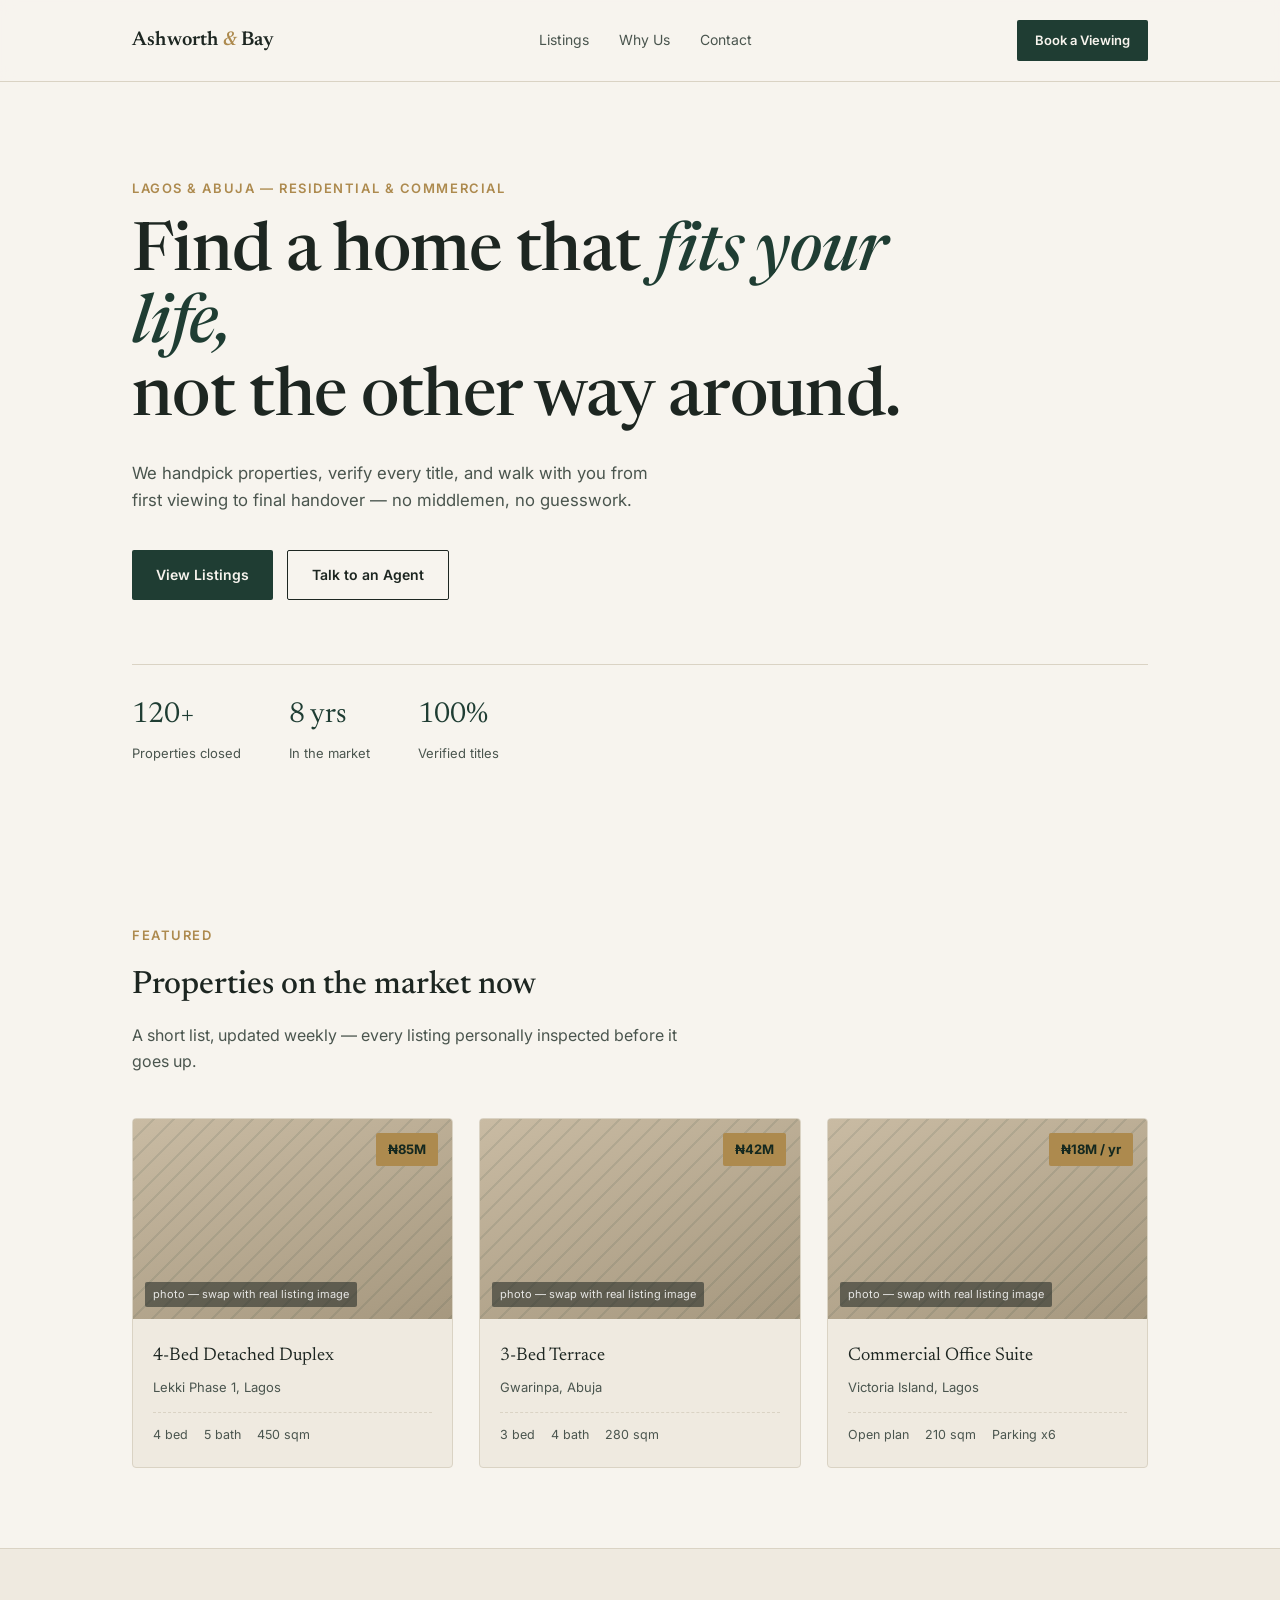
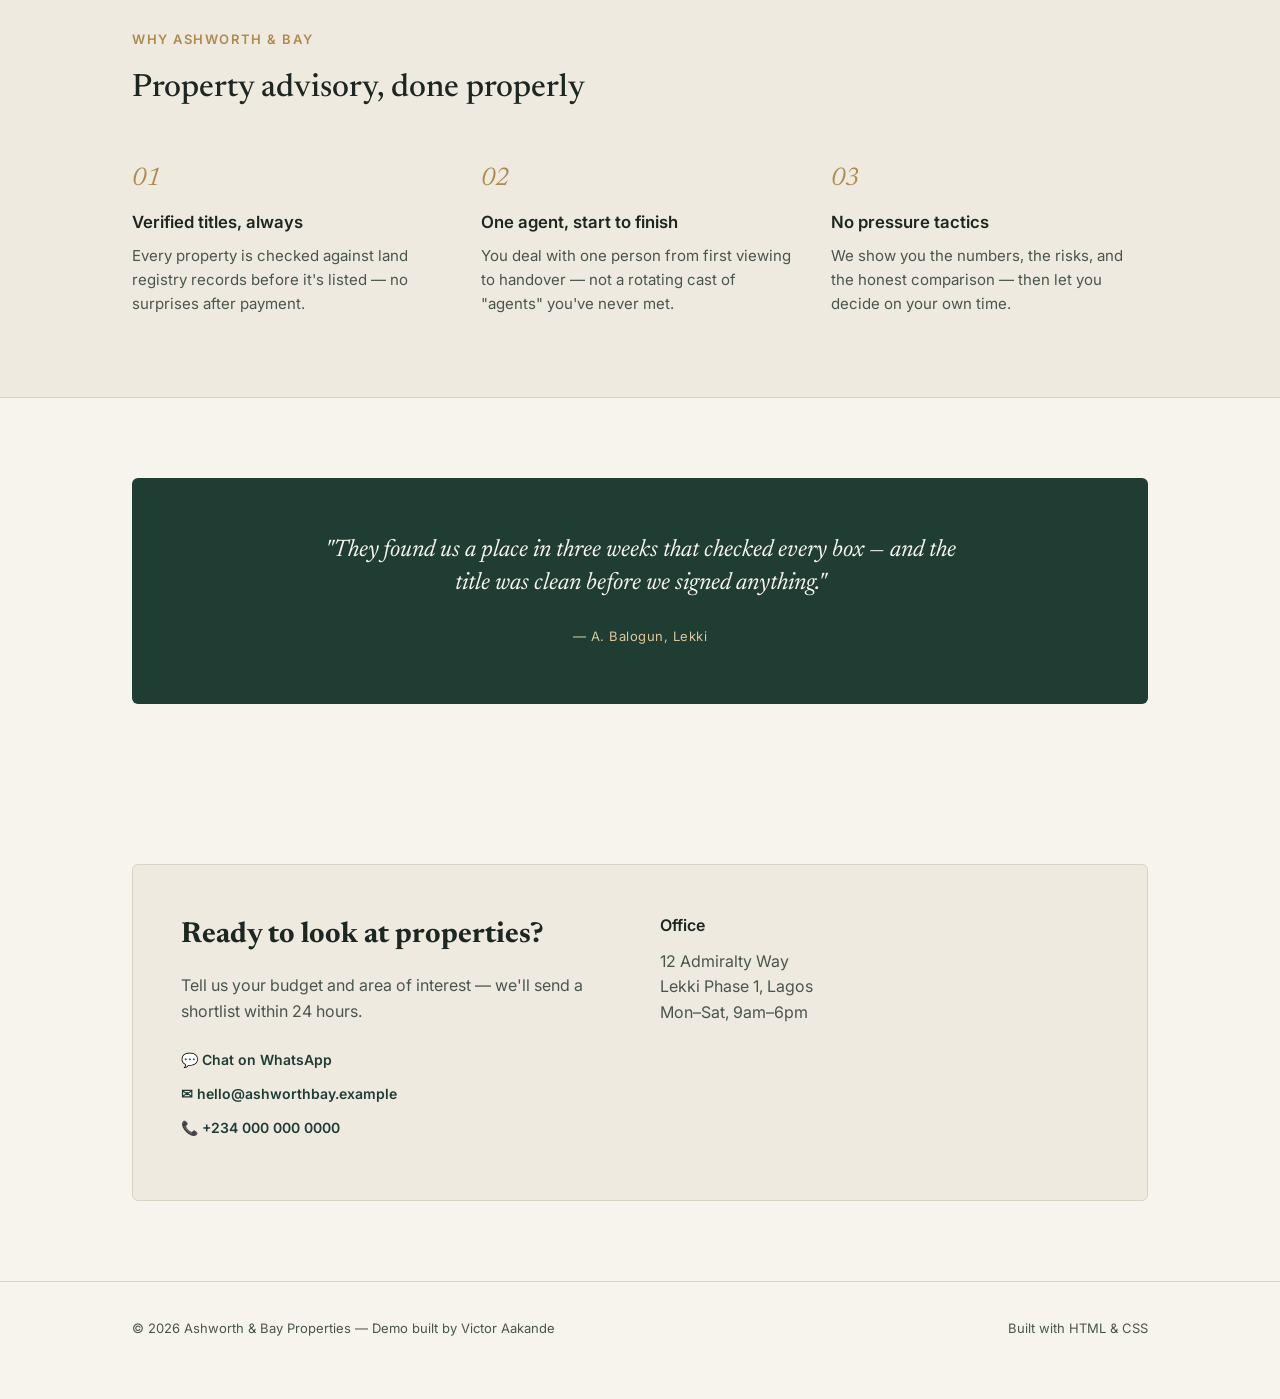
==== ABEestategroup/realestate.html @ b075e30d "Update renamed file structure" ====
<!DOCTYPE html>
<html lang="en">
<head>
<meta charset="UTF-8">
<meta name="viewport" content="width=device-width, initial-scale=1.0">
<title>Ashworth & Bay Properties — Find Your Next Address</title>
<meta name="description" content="Premium real estate listings and advisory — demo site built by Victor Aakande.">

<link rel="preconnect" href="https://fonts.googleapis.com">
<link rel="preconnect" href="https://fonts.gstatic.com" crossorigin>
<link href="https://fonts.googleapis.com/css2?family=Newsreader:ital,wght@0,400;0,500;0,600;1,400&family=Inter:wght@400;500;600&display=swap" rel="stylesheet">

<style>
  :root {
    --cream: #F7F4EE;
    --cream-2: #EFEAE0;
    --ink: #1D2621;
    --ink-soft: #4A554E;
    --green: #1F3D33;
    --green-dark: #14281F;
    --gold: #AD8A4E;
    --gold-soft: #DDC79A;
    --line: #DAD3C4;

    --serif: 'Newsreader', serif;
    --sans: 'Inter', sans-serif;
  }

  * { margin: 0; padding: 0; box-sizing: border-box; }
  html { scroll-behavior: smooth; }
  body {
    background: var(--cream);
    color: var(--ink);
    font-family: var(--sans);
    line-height: 1.6;
  }
  a { color: inherit; text-decoration: none; }
  ::selection { background: var(--gold-soft); }
  :focus-visible { outline: 2px solid var(--green); outline-offset: 3px; }

  .wrap { max-width: 1080px; margin: 0 auto; padding: 0 32px; }

  /* ---------- NAV ---------- */
  nav {
    position: sticky; top: 0; z-index: 20;
    background: rgba(247, 244, 238, 0.92);
    backdrop-filter: blur(8px);
    border-bottom: 1px solid var(--line);
  }
  nav .wrap { display: flex; justify-content: space-between; align-items: center; padding: 20px 32px; }
  .brand { font-family: var(--serif); font-size: 20px; font-weight: 600; letter-spacing: 0.01em; }
  .brand em { font-style: italic; color: var(--gold); }
  .nav-links { display: flex; gap: 30px; font-size: 14px; color: var(--ink-soft); }
  .nav-links a:hover { color: var(--ink); }
  .nav-cta {
    font-size: 13px; font-weight: 600; background: var(--green); color: var(--cream);
    padding: 10px 18px; border-radius: 2px;
  }
  .nav-cta:hover { background: var(--green-dark); }
  @media (max-width: 760px) { .nav-links { display: none; } }

  /* ---------- HERO ---------- */
  .hero {
    padding: 96px 0 80px;
    position: relative;
    overflow: hidden;
  }
  .hero .wrap { position: relative; z-index: 2; }
  .eyebrow {
    font-size: 13px; letter-spacing: 0.12em; text-transform: uppercase;
    color: var(--gold); font-weight: 600; margin-bottom: 20px;
  }
  h1.hero-title {
    font-family: var(--serif);
    font-weight: 500;
    font-size: clamp(2.6rem, 6vw, 4.2rem);
    line-height: 1.08;
    max-width: 780px;
    margin-bottom: 24px;
    letter-spacing: -0.01em;
  }
  h1.hero-title em { font-style: italic; color: var(--green); }
  .hero-sub {
    font-size: 1.05rem; color: var(--ink-soft); max-width: 520px; margin-bottom: 36px;
  }
  .hero-cta-row { display: flex; gap: 14px; flex-wrap: wrap; }
  .btn {
    font-size: 14px; font-weight: 600; padding: 13px 24px; border-radius: 2px;
    display: inline-flex; align-items: center; gap: 8px;
    transition: all .15s ease;
  }
  .btn-fill { background: var(--green); color: var(--cream); }
  .btn-fill:hover { background: var(--green-dark); }
  .btn-line { border: 1px solid var(--ink); color: var(--ink); }
  .btn-line:hover { background: var(--ink); color: var(--cream); }

  .hero-stats {
    display: flex; gap: 48px; margin-top: 64px; flex-wrap: wrap;
    border-top: 1px solid var(--line); padding-top: 28px;
  }
  .hero-stats div span {
    display: block; font-family: var(--serif); font-size: 1.8rem; color: var(--green);
  }
  .hero-stats div small { color: var(--ink-soft); font-size: 13px; }

  /* ---------- LISTINGS ---------- */
  section { padding: 80px 0; }
  .section-head { margin-bottom: 44px; max-width: 560px; }
  .section-head .eyebrow { margin-bottom: 14px; }
  .section-head h2 {
    font-family: var(--serif); font-weight: 500; font-size: 2rem; margin-bottom: 12px;
  }
  .section-head p { color: var(--ink-soft); }

  .listings-grid {
    display: grid;
    grid-template-columns: repeat(3, 1fr);
    gap: 26px;
  }
  @media (max-width: 900px) { .listings-grid { grid-template-columns: 1fr; } }

  .listing-card {
    background: var(--cream-2);
    border: 1px solid var(--line);
    border-radius: 4px;
    overflow: hidden;
    position: relative;
  }
  .listing-photo {
    height: 200px;
    background:
      repeating-linear-gradient(135deg, rgba(31,61,51,0.10) 0 2px, transparent 2px 14px),
      linear-gradient(160deg, #C9BBA3, #A6987F);
    position: relative;
    display: flex; align-items: flex-end;
  }
  .listing-photo .placeholder-label {
    font-size: 11px; color: rgba(255,255,255,0.85); background: rgba(30,38,33,0.55);
    padding: 4px 8px; margin: 12px; border-radius: 2px; font-family: var(--sans);
  }
  .price-tag {
    position: absolute; top: 14px; right: 14px;
    background: var(--gold); color: var(--green-dark);
    font-weight: 700; font-size: 13px; padding: 6px 12px; border-radius: 2px;
  }
  .listing-body { padding: 22px 20px; }
  .listing-title { font-family: var(--serif); font-size: 1.15rem; margin-bottom: 6px; }
  .listing-loc { font-size: 13px; color: var(--ink-soft); margin-bottom: 14px; }
  .listing-specs {
    display: flex; gap: 16px; font-size: 12.5px; color: var(--ink-soft);
    border-top: 1px dashed var(--line); padding-top: 12px;
  }

  /* ---------- WHY US ---------- */
  .why-grid {
    display: grid; grid-template-columns: repeat(3, 1fr); gap: 32px; margin-top: 8px;
  }
  @media (max-width: 760px) { .why-grid { grid-template-columns: 1fr; } }
  .why-item .why-num {
    font-family: var(--serif); font-style: italic; color: var(--gold); font-size: 1.6rem; margin-bottom: 10px; display: block;
  }
  .why-item h3 { font-size: 1.05rem; margin-bottom: 8px; font-weight: 600; }
  .why-item p { color: var(--ink-soft); font-size: 0.94rem; }

  /* ---------- TESTIMONIAL ---------- */
  .testimonial {
    background: var(--green);
    color: var(--cream);
    border-radius: 6px;
    padding: 56px 48px;
    text-align: center;
  }
  .testimonial blockquote {
    font-family: var(--serif); font-style: italic; font-size: 1.5rem; max-width: 640px; margin: 0 auto 22px;
    line-height: 1.4;
  }
  .testimonial cite {
    font-style: normal; font-size: 13px; color: var(--gold-soft); letter-spacing: 0.04em;
  }

  /* ---------- CONTACT ---------- */
  .contact-panel {
    background: var(--cream-2);
    border: 1px solid var(--line);
    border-radius: 6px;
    padding: 48px;
    display: grid;
    grid-template-columns: 1fr 1fr;
    gap: 40px;
  }
  @media (max-width: 760px) { .contact-panel { grid-template-columns: 1fr; padding: 32px 24px; } }
  .contact-panel h2 { font-family: var(--serif); font-size: 1.8rem; margin-bottom: 14px; }
  .contact-panel p { color: var(--ink-soft); margin-bottom: 24px; }
  .contact-methods a {
    display: flex; align-items: center; gap: 10px;
    font-size: 14px; margin-bottom: 12px; color: var(--green); font-weight: 600;
  }

  footer {
    padding: 36px 0 60px; font-size: 13px; color: var(--ink-soft);
    display: flex; justify-content: space-between; flex-wrap: wrap; gap: 10px;
    border-top: 1px solid var(--line);
  }
</style>
</head>
<body>

<nav>
  <div class="wrap">
    <div class="brand">Ashworth <em>&</em> Bay</div>
    <div class="nav-links">
      <a href="#listings">Listings</a>
      <a href="#why">Why Us</a>
      <a href="#contact">Contact</a>
    </div>
    <a class="nav-cta" href="#contact">Book a Viewing</a>
  </div>
</nav>

<header class="hero">
  <div class="wrap">
    <div class="eyebrow">Lagos &amp; Abuja — Residential &amp; Commercial</div>
    <h1 class="hero-title">Find a home that <em>fits your life,</em><br>not the other way around.</h1>
    <p class="hero-sub">We handpick properties, verify every title, and walk with you from first viewing to final handover — no middlemen, no guesswork.</p>
    <div class="hero-cta-row">
      <a class="btn btn-fill" href="#listings">View Listings</a>
      <a class="btn btn-line" href="#contact">Talk to an Agent</a>
    </div>
    <div class="hero-stats">
      <div><span>120+</span><small>Properties closed</small></div>
      <div><span>8 yrs</span><small>In the market</small></div>
      <div><span>100%</span><small>Verified titles</small></div>
    </div>
  </div>
</header>

<section id="listings">
  <div class="wrap">
    <div class="section-head">
      <div class="eyebrow">Featured</div>
      <h2>Properties on the market now</h2>
      <p>A short list, updated weekly — every listing personally inspected before it goes up.</p>
    </div>
    <div class="listings-grid">

      <div class="listing-card">
        <div class="listing-photo">
          <span class="placeholder-label">photo — swap with real listing image</span>
          <span class="price-tag">₦85M</span>
        </div>
        <div class="listing-body">
          <div class="listing-title">4-Bed Detached Duplex</div>
          <div class="listing-loc">Lekki Phase 1, Lagos</div>
          <div class="listing-specs"><span>4 bed</span><span>5 bath</span><span>450 sqm</span></div>
        </div>
      </div>

      <div class="listing-card">
        <div class="listing-photo">
          <span class="placeholder-label">photo — swap with real listing image</span>
          <span class="price-tag">₦42M</span>
        </div>
        <div class="listing-body">
          <div class="listing-title">3-Bed Terrace</div>
          <div class="listing-loc">Gwarinpa, Abuja</div>
          <div class="listing-specs"><span>3 bed</span><span>4 bath</span><span>280 sqm</span></div>
        </div>
      </div>

      <div class="listing-card">
        <div class="listing-photo">
          <span class="placeholder-label">photo — swap with real listing image</span>
          <span class="price-tag">₦18M / yr</span>
        </div>
        <div class="listing-body">
          <div class="listing-title">Commercial Office Suite</div>
          <div class="listing-loc">Victoria Island, Lagos</div>
          <div class="listing-specs"><span>Open plan</span><span>210 sqm</span><span>Parking x6</span></div>
        </div>
      </div>

    </div>
  </div>
</section>

<section id="why" style="background:var(--cream-2); border-top:1px solid var(--line); border-bottom:1px solid var(--line);">
  <div class="wrap">
    <div class="section-head">
      <div class="eyebrow">Why Ashworth & Bay</div>
      <h2>Property advisory, done properly</h2>
    </div>
    <div class="why-grid">
      <div class="why-item">
        <span class="why-num">01</span>
        <h3>Verified titles, always</h3>
        <p>Every property is checked against land registry records before it's listed — no surprises after payment.</p>
      </div>
      <div class="why-item">
        <span class="why-num">02</span>
        <h3>One agent, start to finish</h3>
        <p>You deal with one person from first viewing to handover — not a rotating cast of "agents" you've never met.</p>
      </div>
      <div class="why-item">
        <span class="why-num">03</span>
        <h3>No pressure tactics</h3>
        <p>We show you the numbers, the risks, and the honest comparison — then let you decide on your own time.</p>
      </div>
    </div>
  </div>
</section>

<section>
  <div class="wrap">
    <div class="testimonial">
      <blockquote>"They found us a place in three weeks that checked every box — and the title was clean before we signed anything."</blockquote>
      <cite>— A. Balogun, Lekki</cite>
    </div>
  </div>
</section>

<section id="contact">
  <div class="wrap">
    <div class="contact-panel">
      <div>
        <h2>Ready to look at properties?</h2>
        <p>Tell us your budget and area of interest — we'll send a shortlist within 24 hours.</p>
        <div class="contact-methods">
          <a href="https://wa.me/2340000000000" target="_blank" rel="noopener">💬 Chat on WhatsApp</a>
          <a href="mailto:hello@ashworthbay.example">✉ hello@ashworthbay.example</a>
          <a href="tel:+2340000000000">📞 +234 000 000 0000</a>
        </div>
      </div>
      <div>
        <p style="margin-bottom:10px; font-weight:600; color:var(--ink);">Office</p>
        <p style="margin-bottom:0;">12 Admiralty Way<br>Lekki Phase 1, Lagos<br>Mon–Sat, 9am–6pm</p>
      </div>
    </div>
  </div>
</section>

<footer>
  <div class="wrap" style="display:flex; justify-content:space-between; width:100%; flex-wrap:wrap; gap:10px;">
    <span>© 2026 Ashworth & Bay Properties — Demo built by Victor Aakande</span>
    <span>Built with HTML &amp; CSS</span>
  </div>
</footer>

</body>
</html>
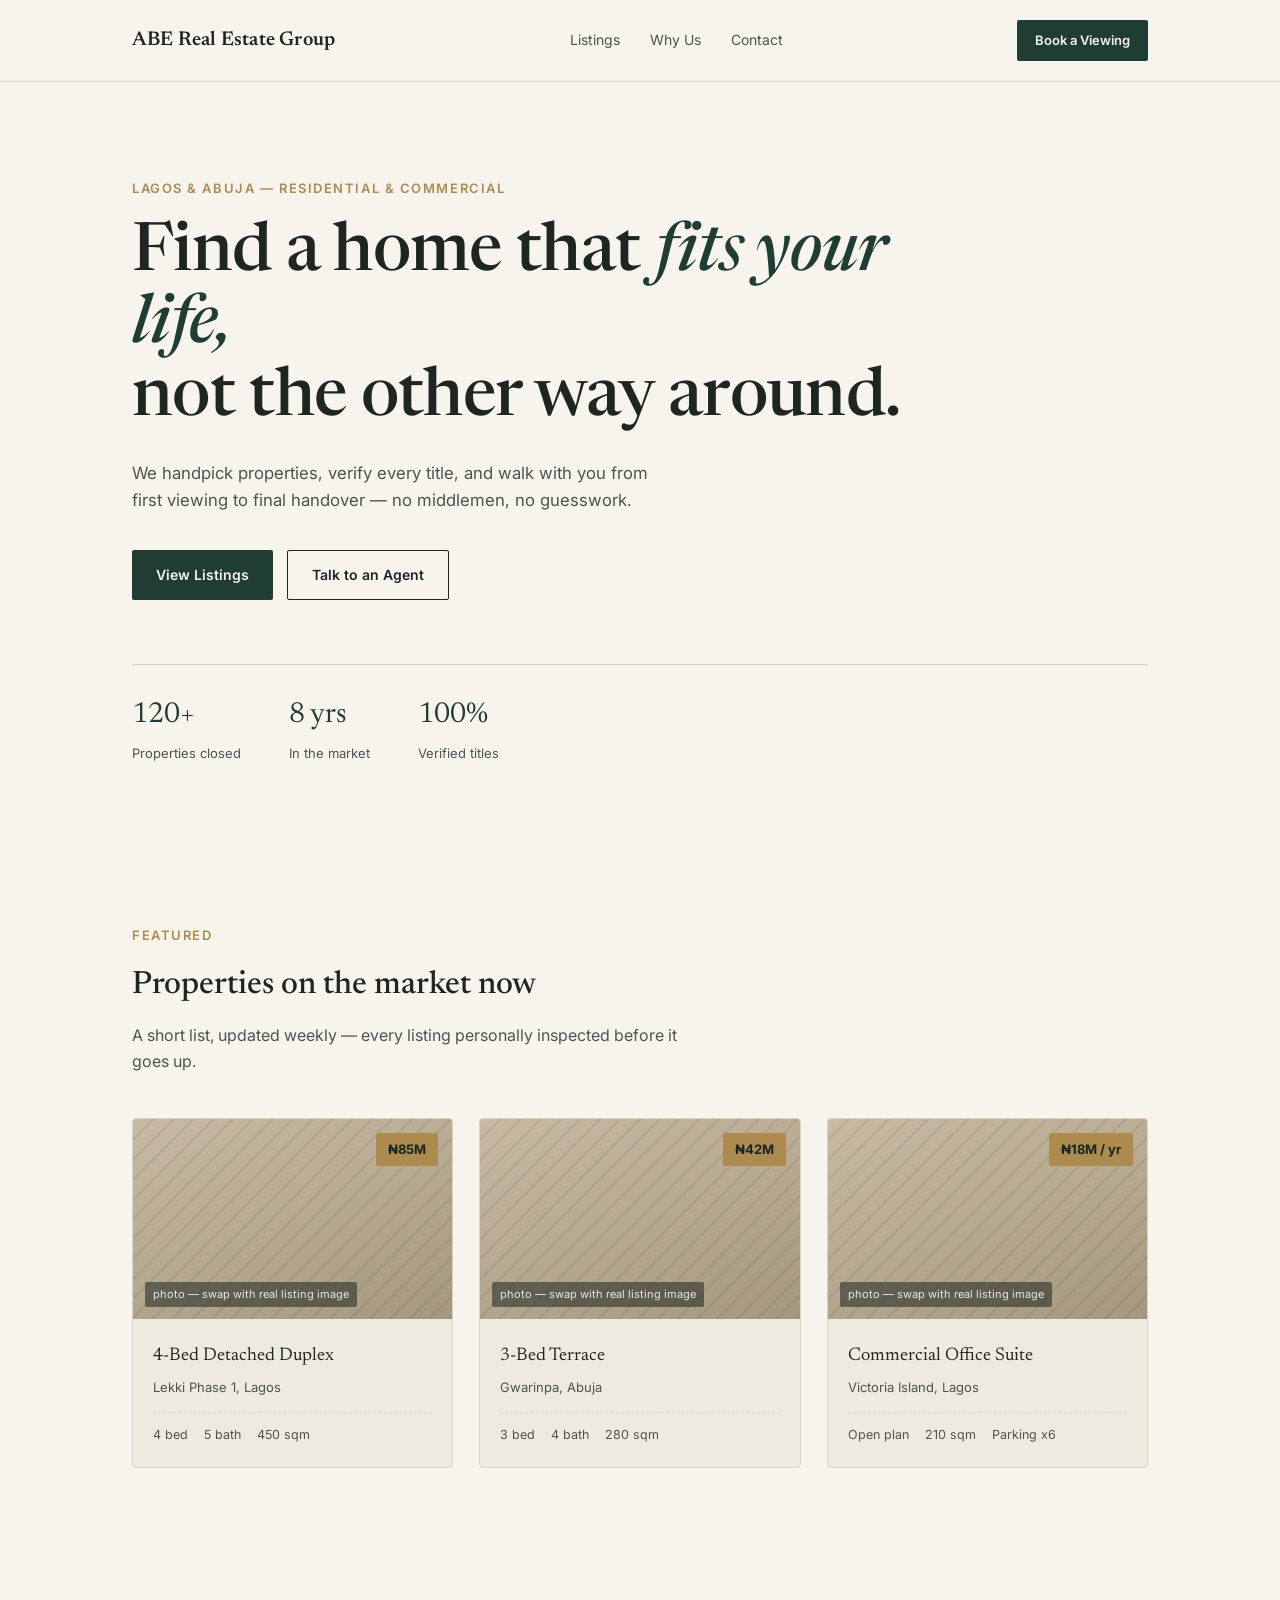
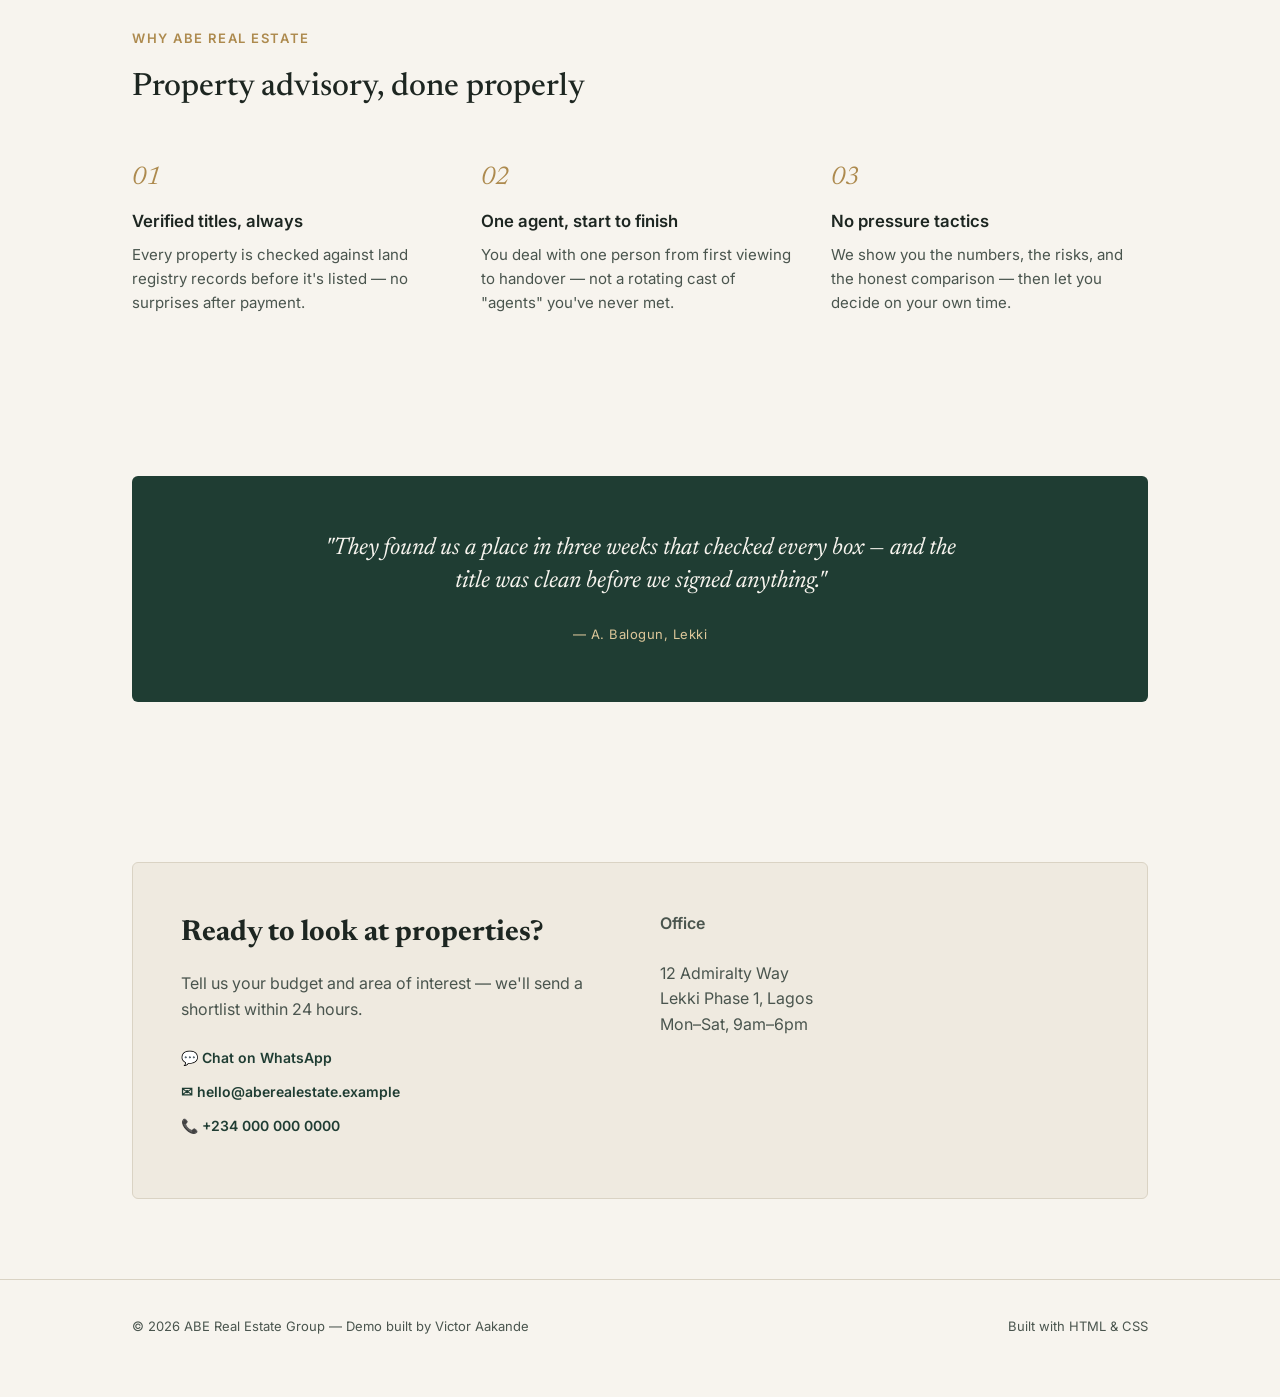
==== commit 671872b0: "Update website portfolio" ====
--- a/ABEestategroup/realestate.html
+++ b/ABEestategroup/realestate.html
@@ -3,211 +3,20 @@
 <head>
 <meta charset="UTF-8">
 <meta name="viewport" content="width=device-width, initial-scale=1.0">
-<title>Ashworth & Bay Properties — Find Your Next Address</title>
-<meta name="description" content="Premium real estate listings and advisory — demo site built by Victor Aakande.">
+<title>ABE Real Estate Group — Find Your Next Address</title>
+<meta name="description" content="ABE Real Estate Group — Premium real estate listings and advisory in Lagos and Abuja.">
 
 <link rel="preconnect" href="https://fonts.googleapis.com">
 <link rel="preconnect" href="https://fonts.gstatic.com" crossorigin>
 <link href="https://fonts.googleapis.com/css2?family=Newsreader:ital,wght@0,400;0,500;0,600;1,400&family=Inter:wght@400;500;600&display=swap" rel="stylesheet">
+<link rel="stylesheet" href="styles.css">
 
-<style>
-  :root {
-    --cream: #F7F4EE;
-    --cream-2: #EFEAE0;
-    --ink: #1D2621;
-    --ink-soft: #4A554E;
-    --green: #1F3D33;
-    --green-dark: #14281F;
-    --gold: #AD8A4E;
-    --gold-soft: #DDC79A;
-    --line: #DAD3C4;
-
-    --serif: 'Newsreader', serif;
-    --sans: 'Inter', sans-serif;
-  }
-
-  * { margin: 0; padding: 0; box-sizing: border-box; }
-  html { scroll-behavior: smooth; }
-  body {
-    background: var(--cream);
-    color: var(--ink);
-    font-family: var(--sans);
-    line-height: 1.6;
-  }
-  a { color: inherit; text-decoration: none; }
-  ::selection { background: var(--gold-soft); }
-  :focus-visible { outline: 2px solid var(--green); outline-offset: 3px; }
-
-  .wrap { max-width: 1080px; margin: 0 auto; padding: 0 32px; }
-
-  /* ---------- NAV ---------- */
-  nav {
-    position: sticky; top: 0; z-index: 20;
-    background: rgba(247, 244, 238, 0.92);
-    backdrop-filter: blur(8px);
-    border-bottom: 1px solid var(--line);
-  }
-  nav .wrap { display: flex; justify-content: space-between; align-items: center; padding: 20px 32px; }
-  .brand { font-family: var(--serif); font-size: 20px; font-weight: 600; letter-spacing: 0.01em; }
-  .brand em { font-style: italic; color: var(--gold); }
-  .nav-links { display: flex; gap: 30px; font-size: 14px; color: var(--ink-soft); }
-  .nav-links a:hover { color: var(--ink); }
-  .nav-cta {
-    font-size: 13px; font-weight: 600; background: var(--green); color: var(--cream);
-    padding: 10px 18px; border-radius: 2px;
-  }
-  .nav-cta:hover { background: var(--green-dark); }
-  @media (max-width: 760px) { .nav-links { display: none; } }
-
-  /* ---------- HERO ---------- */
-  .hero {
-    padding: 96px 0 80px;
-    position: relative;
-    overflow: hidden;
-  }
-  .hero .wrap { position: relative; z-index: 2; }
-  .eyebrow {
-    font-size: 13px; letter-spacing: 0.12em; text-transform: uppercase;
-    color: var(--gold); font-weight: 600; margin-bottom: 20px;
-  }
-  h1.hero-title {
-    font-family: var(--serif);
-    font-weight: 500;
-    font-size: clamp(2.6rem, 6vw, 4.2rem);
-    line-height: 1.08;
-    max-width: 780px;
-    margin-bottom: 24px;
-    letter-spacing: -0.01em;
-  }
-  h1.hero-title em { font-style: italic; color: var(--green); }
-  .hero-sub {
-    font-size: 1.05rem; color: var(--ink-soft); max-width: 520px; margin-bottom: 36px;
-  }
-  .hero-cta-row { display: flex; gap: 14px; flex-wrap: wrap; }
-  .btn {
-    font-size: 14px; font-weight: 600; padding: 13px 24px; border-radius: 2px;
-    display: inline-flex; align-items: center; gap: 8px;
-    transition: all .15s ease;
-  }
-  .btn-fill { background: var(--green); color: var(--cream); }
-  .btn-fill:hover { background: var(--green-dark); }
-  .btn-line { border: 1px solid var(--ink); color: var(--ink); }
-  .btn-line:hover { background: var(--ink); color: var(--cream); }
-
-  .hero-stats {
-    display: flex; gap: 48px; margin-top: 64px; flex-wrap: wrap;
-    border-top: 1px solid var(--line); padding-top: 28px;
-  }
-  .hero-stats div span {
-    display: block; font-family: var(--serif); font-size: 1.8rem; color: var(--green);
-  }
-  .hero-stats div small { color: var(--ink-soft); font-size: 13px; }
-
-  /* ---------- LISTINGS ---------- */
-  section { padding: 80px 0; }
-  .section-head { margin-bottom: 44px; max-width: 560px; }
-  .section-head .eyebrow { margin-bottom: 14px; }
-  .section-head h2 {
-    font-family: var(--serif); font-weight: 500; font-size: 2rem; margin-bottom: 12px;
-  }
-  .section-head p { color: var(--ink-soft); }
-
-  .listings-grid {
-    display: grid;
-    grid-template-columns: repeat(3, 1fr);
-    gap: 26px;
-  }
-  @media (max-width: 900px) { .listings-grid { grid-template-columns: 1fr; } }
-
-  .listing-card {
-    background: var(--cream-2);
-    border: 1px solid var(--line);
-    border-radius: 4px;
-    overflow: hidden;
-    position: relative;
-  }
-  .listing-photo {
-    height: 200px;
-    background:
-      repeating-linear-gradient(135deg, rgba(31,61,51,0.10) 0 2px, transparent 2px 14px),
-      linear-gradient(160deg, #C9BBA3, #A6987F);
-    position: relative;
-    display: flex; align-items: flex-end;
-  }
-  .listing-photo .placeholder-label {
-    font-size: 11px; color: rgba(255,255,255,0.85); background: rgba(30,38,33,0.55);
-    padding: 4px 8px; margin: 12px; border-radius: 2px; font-family: var(--sans);
-  }
-  .price-tag {
-    position: absolute; top: 14px; right: 14px;
-    background: var(--gold); color: var(--green-dark);
-    font-weight: 700; font-size: 13px; padding: 6px 12px; border-radius: 2px;
-  }
-  .listing-body { padding: 22px 20px; }
-  .listing-title { font-family: var(--serif); font-size: 1.15rem; margin-bottom: 6px; }
-  .listing-loc { font-size: 13px; color: var(--ink-soft); margin-bottom: 14px; }
-  .listing-specs {
-    display: flex; gap: 16px; font-size: 12.5px; color: var(--ink-soft);
-    border-top: 1px dashed var(--line); padding-top: 12px;
-  }
-
-  /* ---------- WHY US ---------- */
-  .why-grid {
-    display: grid; grid-template-columns: repeat(3, 1fr); gap: 32px; margin-top: 8px;
-  }
-  @media (max-width: 760px) { .why-grid { grid-template-columns: 1fr; } }
-  .why-item .why-num {
-    font-family: var(--serif); font-style: italic; color: var(--gold); font-size: 1.6rem; margin-bottom: 10px; display: block;
-  }
-  .why-item h3 { font-size: 1.05rem; margin-bottom: 8px; font-weight: 600; }
-  .why-item p { color: var(--ink-soft); font-size: 0.94rem; }
-
-  /* ---------- TESTIMONIAL ---------- */
-  .testimonial {
-    background: var(--green);
-    color: var(--cream);
-    border-radius: 6px;
-    padding: 56px 48px;
-    text-align: center;
-  }
-  .testimonial blockquote {
-    font-family: var(--serif); font-style: italic; font-size: 1.5rem; max-width: 640px; margin: 0 auto 22px;
-    line-height: 1.4;
-  }
-  .testimonial cite {
-    font-style: normal; font-size: 13px; color: var(--gold-soft); letter-spacing: 0.04em;
-  }
-
-  /* ---------- CONTACT ---------- */
-  .contact-panel {
-    background: var(--cream-2);
-    border: 1px solid var(--line);
-    border-radius: 6px;
-    padding: 48px;
-    display: grid;
-    grid-template-columns: 1fr 1fr;
-    gap: 40px;
-  }
-  @media (max-width: 760px) { .contact-panel { grid-template-columns: 1fr; padding: 32px 24px; } }
-  .contact-panel h2 { font-family: var(--serif); font-size: 1.8rem; margin-bottom: 14px; }
-  .contact-panel p { color: var(--ink-soft); margin-bottom: 24px; }
-  .contact-methods a {
-    display: flex; align-items: center; gap: 10px;
-    font-size: 14px; margin-bottom: 12px; color: var(--green); font-weight: 600;
-  }
-
-  footer {
-    padding: 36px 0 60px; font-size: 13px; color: var(--ink-soft);
-    display: flex; justify-content: space-between; flex-wrap: wrap; gap: 10px;
-    border-top: 1px solid var(--line);
-  }
-</style>
 </head>
 <body>
 
 <nav>
   <div class="wrap">
-    <div class="brand">Ashworth <em>&</em> Bay</div>
+    <div class="brand">ABE Real Estate Group</div>
     <div class="nav-links">
       <a href="#listings">Listings</a>
       <a href="#why">Why Us</a>
@@ -283,10 +92,10 @@
   </div>
 </section>
 
-<section id="why" style="background:var(--cream-2); border-top:1px solid var(--line); border-bottom:1px solid var(--line);">
+<section id="why">
   <div class="wrap">
     <div class="section-head">
-      <div class="eyebrow">Why Ashworth & Bay</div>
+      <div class="eyebrow">Why ABE Real Estate</div>
       <h2>Property advisory, done properly</h2>
     </div>
     <div class="why-grid">
@@ -326,21 +135,21 @@
         <p>Tell us your budget and area of interest — we'll send a shortlist within 24 hours.</p>
         <div class="contact-methods">
           <a href="https://wa.me/2340000000000" target="_blank" rel="noopener">💬 Chat on WhatsApp</a>
-          <a href="mailto:hello@ashworthbay.example">✉ hello@ashworthbay.example</a>
+          <a href="mailto:hello@aberealestate.example">✉ hello@aberealestate.example</a>
           <a href="tel:+2340000000000">📞 +234 000 000 0000</a>
         </div>
       </div>
       <div>
-        <p style="margin-bottom:10px; font-weight:600; color:var(--ink);">Office</p>
-        <p style="margin-bottom:0;">12 Admiralty Way<br>Lekki Phase 1, Lagos<br>Mon–Sat, 9am–6pm</p>
+        <p class="contact-office-title">Office</p>
+        <p class="contact-office-details">12 Admiralty Way<br>Lekki Phase 1, Lagos<br>Mon–Sat, 9am–6pm</p>
       </div>
     </div>
   </div>
 </section>
 
 <footer>
-  <div class="wrap" style="display:flex; justify-content:space-between; width:100%; flex-wrap:wrap; gap:10px;">
-    <span>© 2026 Ashworth & Bay Properties — Demo built by Victor Aakande</span>
+  <div class="wrap footer-inner">
+    <span>© 2026 ABE Real Estate Group — Demo built by Victor Aakande</span>
     <span>Built with HTML &amp; CSS</span>
   </div>
 </footer>
--- a/ABEestategroup/styles.css
+++ b/ABEestategroup/styles.css
@@ -0,0 +1,204 @@
+:root {
+  --cream: #F7F4EE;
+  --cream-2: #EFEAE0;
+  --ink: #1D2621;
+  --ink-soft: #4A554E;
+  --green: #1F3D33;
+  --green-dark: #14281F;
+  --gold: #AD8A4E;
+  --gold-soft: #DDC79A;
+  --line: #DAD3C4;
+
+  --serif: 'Newsreader', serif;
+  --sans: 'Inter', sans-serif;
+}
+
+* { margin: 0; padding: 0; box-sizing: border-box; }
+html { scroll-behavior: smooth; }
+body {
+  background: var(--cream);
+  color: var(--ink);
+  font-family: var(--sans);
+  line-height: 1.6;
+}
+a { color: inherit; text-decoration: none; }
+::selection { background: var(--gold-soft); }
+:focus-visible { outline: 2px solid var(--green); outline-offset: 3px; }
+
+.wrap { max-width: 1080px; margin: 0 auto; padding: 0 32px; }
+
+/* ---------- NAV ---------- */
+nav {
+  position: sticky; top: 0; z-index: 20;
+  background: rgba(247, 244, 238, 0.92);
+  backdrop-filter: blur(8px);
+  border-bottom: 1px solid var(--line);
+}
+nav .wrap { display: flex; justify-content: space-between; align-items: center; padding: 20px 32px; }
+.brand { font-family: var(--serif); font-size: 20px; font-weight: 600; letter-spacing: 0.01em; }
+.brand em { font-style: italic; color: var(--gold); }
+.nav-links { display: flex; gap: 30px; font-size: 14px; color: var(--ink-soft); }
+.nav-links a:hover { color: var(--ink); }
+.nav-cta {
+  font-size: 13px; font-weight: 600; background: var(--green); color: var(--cream);
+  padding: 10px 18px; border-radius: 2px;
+}
+.nav-cta:hover { background: var(--green-dark); }
+@media (max-width: 760px) { .nav-links { display: none; } }
+
+/* ---------- HERO ---------- */
+.hero {
+  padding: 96px 0 80px;
+  position: relative;
+  overflow: hidden;
+}
+.hero .wrap { position: relative; z-index: 2; }
+.eyebrow {
+  font-size: 13px; letter-spacing: 0.12em; text-transform: uppercase;
+  color: var(--gold); font-weight: 600; margin-bottom: 20px;
+}
+h1.hero-title {
+  font-family: var(--serif);
+  font-weight: 500;
+  font-size: clamp(2.6rem, 6vw, 4.2rem);
+  line-height: 1.08;
+  max-width: 780px;
+  margin-bottom: 24px;
+  letter-spacing: -0.01em;
+}
+h1.hero-title em { font-style: italic; color: var(--green); }
+.hero-sub {
+  font-size: 1.05rem; color: var(--ink-soft); max-width: 520px; margin-bottom: 36px;
+}
+.hero-cta-row { display: flex; gap: 14px; flex-wrap: wrap; }
+.btn {
+  font-size: 14px; font-weight: 600; padding: 13px 24px; border-radius: 2px;
+  display: inline-flex; align-items: center; gap: 8px;
+  transition: all .15s ease;
+}
+.btn-fill { background: var(--green); color: var(--cream); }
+.btn-fill:hover { background: var(--green-dark); }
+.btn-line { border: 1px solid var(--ink); color: var(--ink); }
+.btn-line:hover { background: var(--ink); color: var(--cream); }
+
+.hero-stats {
+  display: flex; gap: 48px; margin-top: 64px; flex-wrap: wrap;
+  border-top: 1px solid var(--line); padding-top: 28px;
+}
+.hero-stats div span {
+  display: block; font-family: var(--serif); font-size: 1.8rem; color: var(--green);
+}
+.hero-stats div small { color: var(--ink-soft); font-size: 13px; }
+
+/* ---------- LISTINGS ---------- */
+section { padding: 80px 0; }
+.section-head { margin-bottom: 44px; max-width: 560px; }
+.section-head .eyebrow { margin-bottom: 14px; }
+.section-head h2 {
+  font-family: var(--serif); font-weight: 500; font-size: 2rem; margin-bottom: 12px;
+}
+.section-head p { color: var(--ink-soft); }
+
+.listings-grid {
+  display: grid;
+  grid-template-columns: repeat(3, 1fr);
+  gap: 26px;
+}
+@media (max-width: 900px) { .listings-grid { grid-template-columns: 1fr; } }
+
+.listing-card {
+  background: var(--cream-2);
+  border: 1px solid var(--line);
+  border-radius: 4px;
+  overflow: hidden;
+  position: relative;
+}
+.listing-photo {
+  height: 200px;
+  background:
+    repeating-linear-gradient(135deg, rgba(31,61,51,0.10) 0 2px, transparent 2px 14px),
+    linear-gradient(160deg, #C9BBA3, #A6987F);
+  position: relative;
+  display: flex; align-items: flex-end;
+}
+.listing-photo .placeholder-label {
+  font-size: 11px; color: rgba(255,255,255,0.85); background: rgba(30,38,33,0.55);
+  padding: 4px 8px; margin: 12px; border-radius: 2px; font-family: var(--sans);
+}
+.price-tag {
+  position: absolute; top: 14px; right: 14px;
+  background: var(--gold); color: var(--green-dark);
+  font-weight: 700; font-size: 13px; padding: 6px 12px; border-radius: 2px;
+}
+.listing-body { padding: 22px 20px; }
+.listing-title { font-family: var(--serif); font-size: 1.15rem; margin-bottom: 6px; }
+.listing-loc { font-size: 13px; color: var(--ink-soft); margin-bottom: 14px; }
+.listing-specs {
+  display: flex; gap: 16px; font-size: 12.5px; color: var(--ink-soft);
+  border-top: 1px dashed var(--line); padding-top: 12px;
+}
+
+/* ---------- WHY US ---------- */
+.why-grid {
+  display: grid; grid-template-columns: repeat(3, 1fr); gap: 32px; margin-top: 8px;
+}
+@media (max-width: 760px) { .why-grid { grid-template-columns: 1fr; } }
+.why-item .why-num {
+  font-family: var(--serif); font-style: italic; color: var(--gold); font-size: 1.6rem; margin-bottom: 10px; display: block;
+}
+.why-item h3 { font-size: 1.05rem; margin-bottom: 8px; font-weight: 600; }
+.why-item p { color: var(--ink-soft); font-size: 0.94rem; }
+
+/* ---------- TESTIMONIAL ---------- */
+.testimonial {
+  background: var(--green);
+  color: var(--cream);
+  border-radius: 6px;
+  padding: 56px 48px;
+  text-align: center;
+}
+.testimonial blockquote {
+  font-family: var(--serif); font-style: italic; font-size: 1.5rem; max-width: 640px; margin: 0 auto 22px;
+  line-height: 1.4;
+}
+.testimonial cite {
+  font-style: normal; font-size: 13px; color: var(--gold-soft); letter-spacing: 0.04em;
+}
+
+/* ---------- CONTACT ---------- */
+.contact-panel {
+  background: var(--cream-2);
+  border: 1px solid var(--line);
+  border-radius: 6px;
+  padding: 48px;
+  display: grid;
+  grid-template-columns: 1fr 1fr;
+  gap: 40px;
+}
+@media (max-width: 760px) { .contact-panel { grid-template-columns: 1fr; padding: 32px 24px; } }
+.contact-panel h2 { font-family: var(--serif); font-size: 1.8rem; margin-bottom: 14px; }
+.contact-panel p { color: var(--ink-soft); margin-bottom: 24px; }
+.contact-methods a {
+  display: flex; align-items: center; gap: 10px;
+  font-size: 14px; margin-bottom: 12px; color: var(--green); font-weight: 600;
+}
+.contact-office-title {
+  margin-bottom: 10px;
+  font-weight: 600;
+  color: var(--ink);
+}
+.contact-office-details {
+  margin-bottom: 0;
+}
+
+footer {
+  padding: 36px 0 60px; font-size: 13px; color: var(--ink-soft);
+  border-top: 1px solid var(--line);
+}
+.footer-inner {
+  display: flex;
+  justify-content: space-between;
+  width: 100%;
+  flex-wrap: wrap;
+  gap: 10px;
+}
